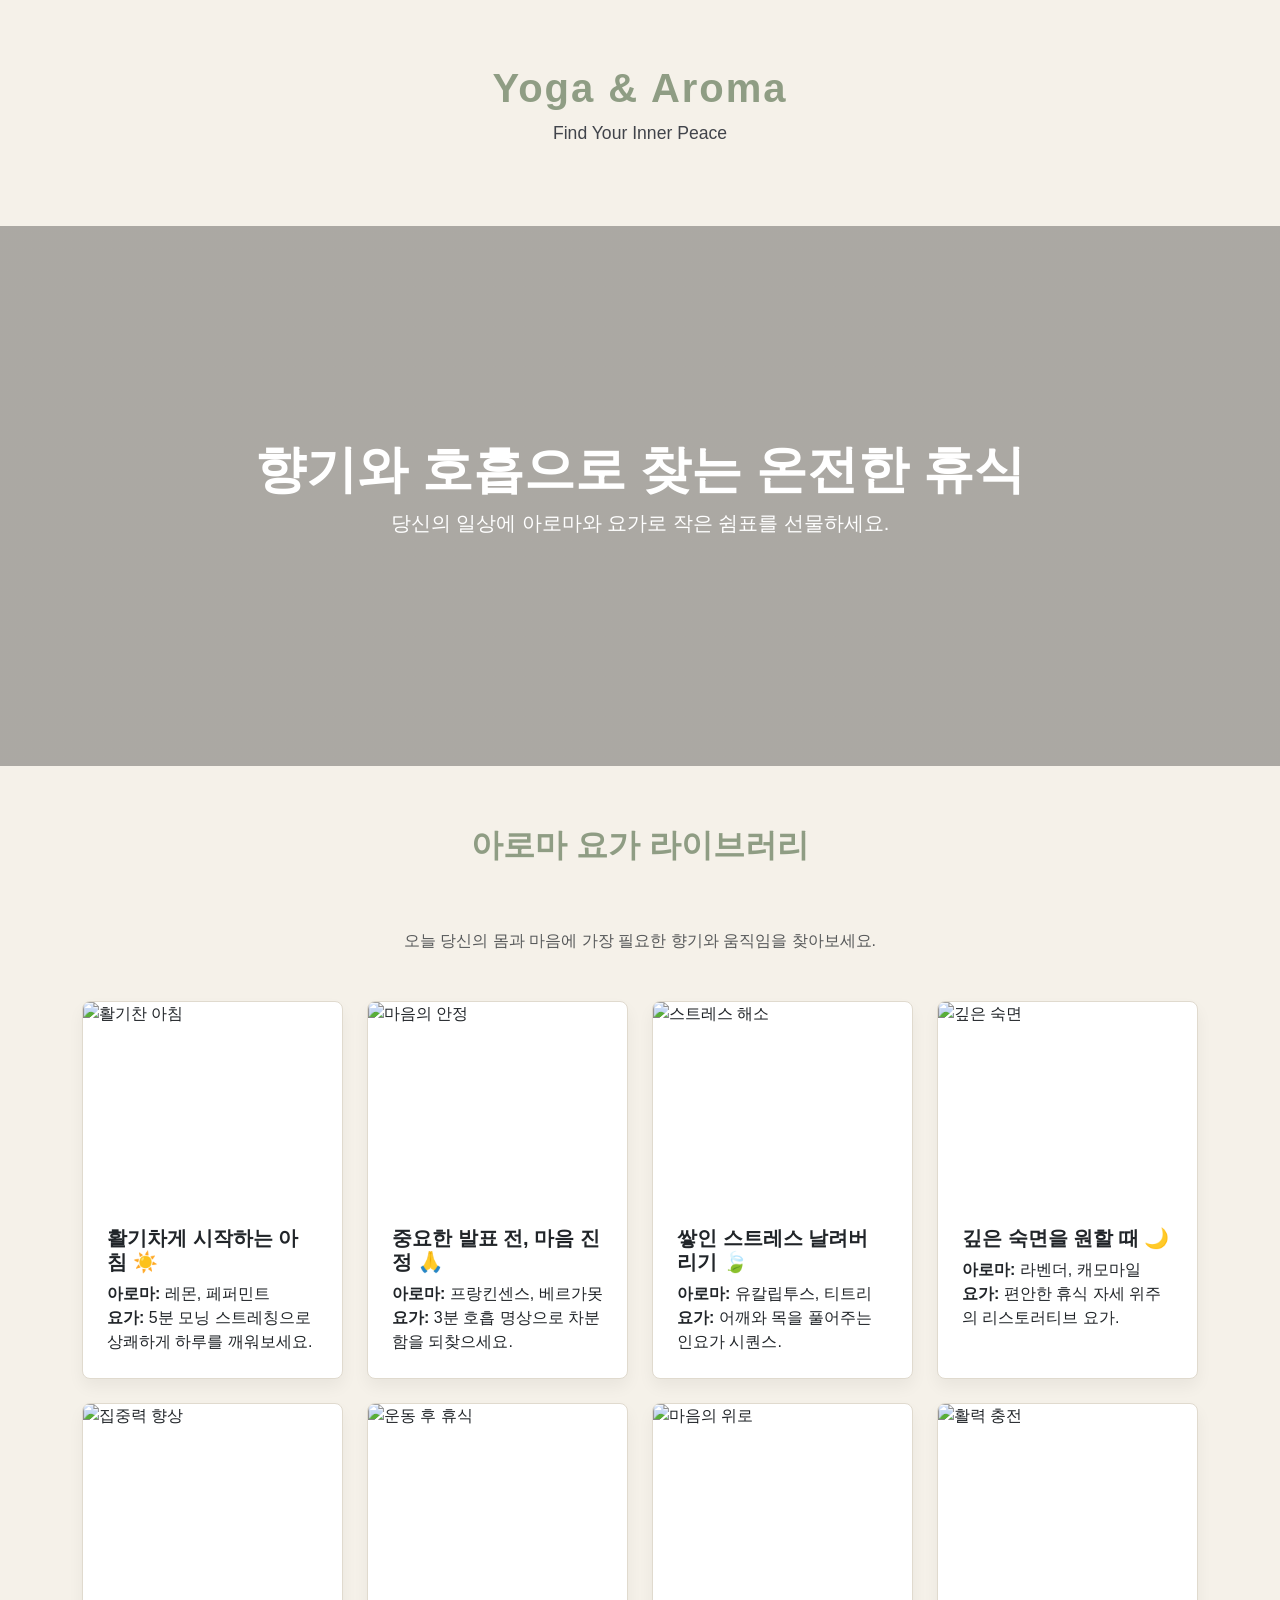
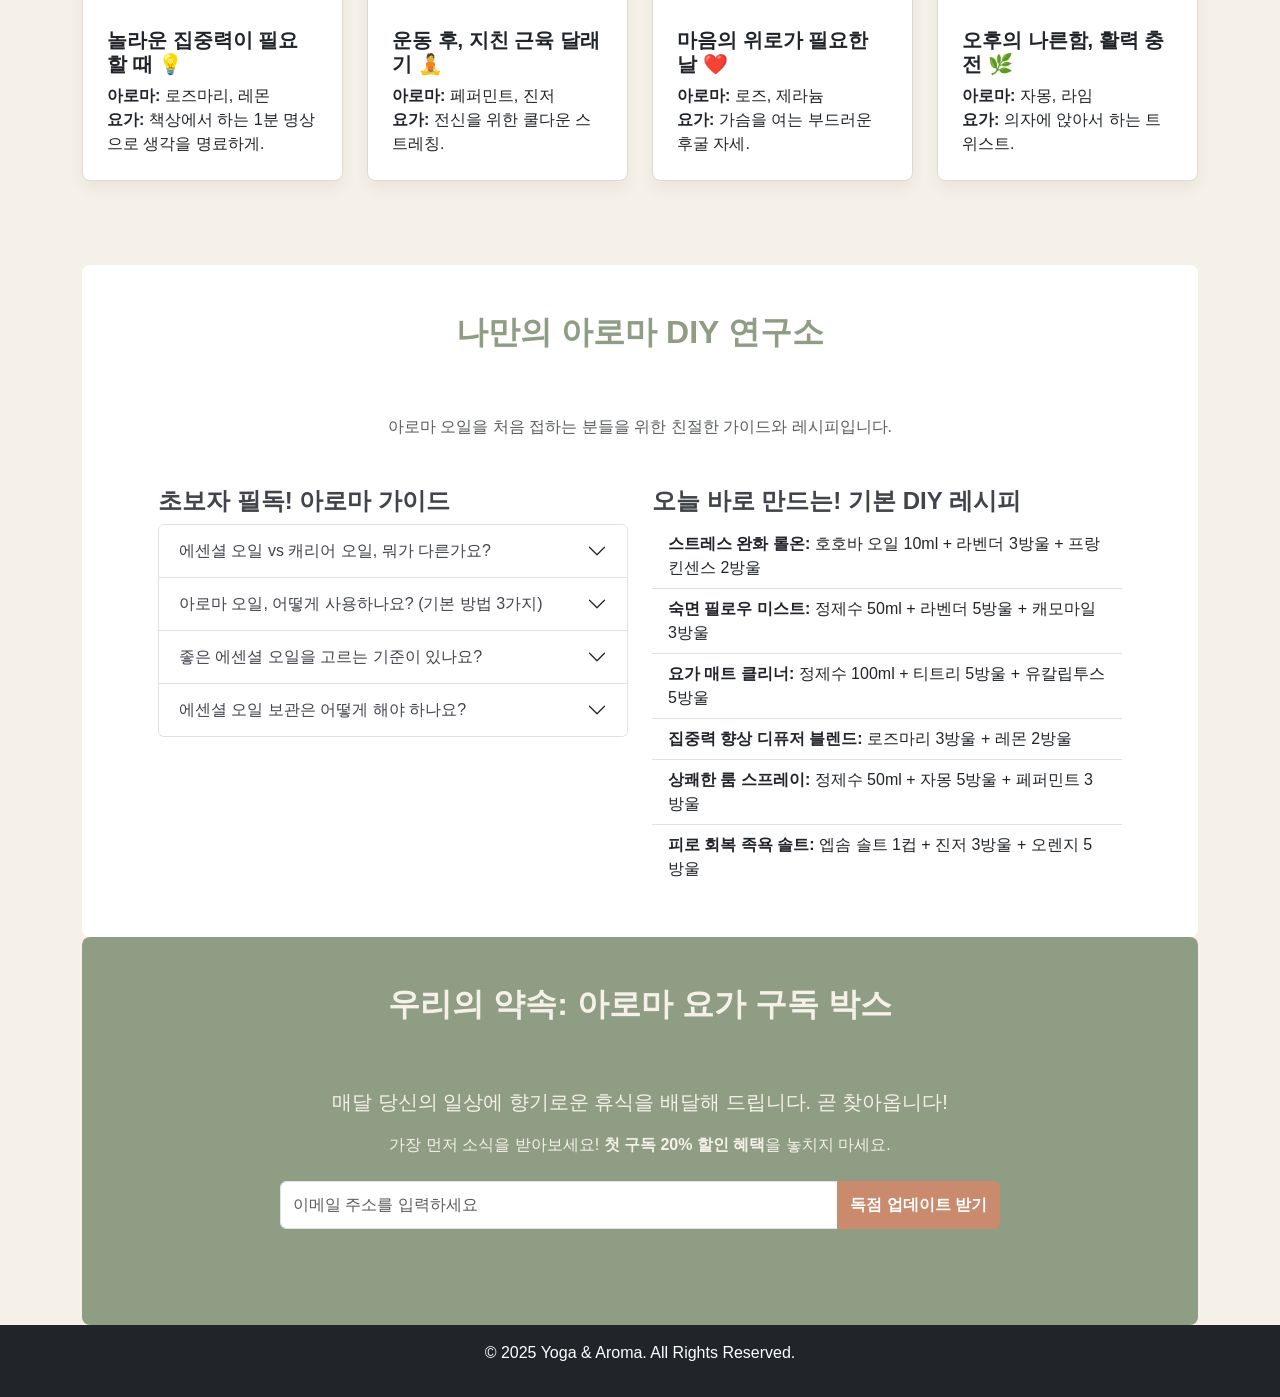
==== index.html @ 57e2f595 "Rename index1.html to index.html for correct deployment" ====
<!DOCTYPE html>
<html lang="ko">
<head>
    <meta charset="UTF-8">
    <meta name="viewport" content="width=device-width, initial-scale=1.0">
    <title>요가 & 아로마 | 당신의 일상을 위한 힐링</title>
    <link href="https://cdn.jsdelivr.net/npm/bootstrap@5.3.3/dist/css/bootstrap.min.css" rel="stylesheet">
    <link rel="stylesheet" href="css/style1.css">
</head>
<body>

    <header class="main-header">
        <div class="container">
            <!-- <img src="path/to/your/logo.png" alt="요가 & 아로마 로고" class="brand-logo"> -->
            <h1 class="brand-title">Yoga & Aroma</h1>
            <p class="brand-tagline">Find Your Inner Peace</p>
        </div>
    </header>

    <!-- Hero Section -->
    <header class="hero-section">
	<div class="text-center">  <h1>향기와 호흡으로 찾는 온전한 휴식</h1>
            <p class="lead">당신의 일상에 아로마와 요가로 작은 쉼표를 선물하세요.</p>
        </div>
    </header>

    <div class="container">
        <!-- 1. 아로마 요가 라이브러리 -->
        <section id="aroma-yoga-library">
            <h2 class="text-center section-title">아로마 요가 라이브러리</h2>
            <p class="text-center text-muted mb-5">오늘 당신의 몸과 마음에 가장 필요한 향기와 움직임을 찾아보세요.</p>

            <div class="row">
                <!-- Row 1 -->
                <div class="col-lg-3 col-md-6 mb-4">
                    <div class="card h-100">
                        <img src="https://images.unsplash.com/photo-1506126613408-4e61f36d50da?ixlib=rb-4.0.3&q=85&fm=jpg&crop=entropy&cs=srgb&w=600" class="card-img-top" alt="활기찬 아침">
                        <div class="card-body d-flex flex-column">
                            <h5 class="card-title">활기차게 시작하는 아침 ☀️</h5>
                            <p class="card-text"><strong>아로마:</strong> 레몬, 페퍼민트<br><strong>요가:</strong> 5분 모닝 스트레칭으로 상쾌하게 하루를 깨워보세요.</p>
                        </div>
                    </div>
                </div>
                <div class="col-lg-3 col-md-6 mb-4">
                    <div class="card h-100">
                        <img src="https://images.unsplash.com/photo-1599905838213-a5e1753055a4?ixlib=rb-4.0.3&q=85&fm=jpg&crop=entropy&cs=srgb&w=600" class="card-img-top" alt="마음의 안정">
                        <div class="card-body d-flex flex-column">
                            <h5 class="card-title">중요한 발표 전, 마음 진정 🙏</h5>
                            <p class="card-text"><strong>아로마:</strong> 프랑킨센스, 베르가못<br><strong>요가:</strong> 3분 호흡 명상으로 차분함을 되찾으세요.</p>
                        </div>
                    </div>
                </div>
                <div class="col-lg-3 col-md-6 mb-4">
                    <div class="card h-100">
                        <img src="https://images.unsplash.com/photo-1545389336-cf090694435e?ixlib=rb-4.0.3&q=85&fm=jpg&crop=entropy&cs=srgb&w=600" class="card-img-top" alt="스트레스 해소">
                        <div class="card-body d-flex flex-column">
                            <h5 class="card-title">쌓인 스트레스 날려버리기 🍃</h5>
                            <p class="card-text"><strong>아로마:</strong> 유칼립투스, 티트리<br><strong>요가:</strong> 어깨와 목을 풀어주는 인요가 시퀀스.</p>
                        </div>
                    </div>
                </div>
                <div class="col-lg-3 col-md-6 mb-4">
                    <div class="card h-100">
                        <img src="https://images.unsplash.com/photo-1444210971048-623bd5453474?ixlib=rb-4.0.3&q=85&fm=jpg&crop=entropy&cs=srgb&w=600" class="card-img-top" alt="깊은 숙면">
                        <div class="card-body d-flex flex-column">
                            <h5 class="card-title">깊은 숙면을 원할 때 🌙</h5>
                            <p class="card-text"><strong>아로마:</strong> 라벤더, 캐모마일<br><strong>요가:</strong> 편안한 휴식 자세 위주의 리스토러티브 요가.</p>
                        </div>
                    </div>
                </div>
                <!-- Row 2 -->
                <div class="col-lg-3 col-md-6 mb-4">
                    <div class="card h-100">
                        <img src="https://images.unsplash.com/photo-1517495331591-35672034e2a2?ixlib=rb-4.0.3&q=85&fm=jpg&crop=entropy&cs=srgb&w=600" class="card-img-top" alt="집중력 향상">
                        <div class="card-body d-flex flex-column">
                            <h5 class="card-title">놀라운 집중력이 필요할 때 💡</h5>
                            <p class="card-text"><strong>아로마:</strong> 로즈마리, 레몬<br><strong>요가:</strong> 책상에서 하는 1분 명상으로 생각을 명료하게.</p>
                        </div>
                    </div>
                </div>
                <div class="col-lg-3 col-md-6 mb-4">
                    <div class="card h-100">
                        <img src="https://images.unsplash.com/photo-1518611012118-696072aa579a?ixlib=rb-4.0.3&q=85&fm=jpg&crop=entropy&cs=srgb&w=600" class="card-img-top" alt="운동 후 휴식">
                        <div class="card-body d-flex flex-column">
                            <h5 class="card-title">운동 후, 지친 근육 달래기 🧘</h5>
                            <p class="card-text"><strong>아로마:</strong> 페퍼민트, 진저<br><strong>요가:</strong> 전신을 위한 쿨다운 스트레칭.</p>
                        </div>
                    </div>
                </div>
                <div class="col-lg-3 col-md-6 mb-4">
                    <div class="card h-100">
                        <img src="https://images.unsplash.com/photo-1548894468-c4f34e994142?ixlib=rb-4.0.3&q=85&fm=jpg&crop=entropy&cs=srgb&w=600" class="card-img-top" alt="마음의 위로">
                        <div class="card-body d-flex flex-column">
                            <h5 class="card-title">마음의 위로가 필요한 날 ❤️</h5>
                            <p class="card-text"><strong>아로마:</strong> 로즈, 제라늄<br><strong>요가:</strong> 가슴을 여는 부드러운 후굴 자세.</p>
                        </div>
                    </div>
                </div>
                <div class="col-lg-3 col-md-6 mb-4">
                    <div class="card h-100">
                        <img src="https://images.unsplash.com/photo-1499198345311-599b733515de?ixlib=rb-4.0.3&q=85&fm=jpg&crop=entropy&cs=srgb&w=600" class="card-img-top" alt="활력 충전">
                        <div class="card-body d-flex flex-column">
                            <h5 class="card-title">오후의 나른함, 활력 충전 🌿</h5>
                            <p class="card-text"><strong>아로마:</strong> 자몽, 라임<br><strong>요가:</strong> 의자에 앉아서 하는 트위스트.</p>
                        </div>
                    </div>
                </div>
            </div>
        </section>

        <!-- 2. 나만의 아로마 DIY 연구소 -->
        <section id="diy-lab" class="py-5">
            <div class="container">
                <h2 class="text-center section-title">나만의 아로마 DIY 연구소</h2>
                <p class="text-center text-muted mb-5">아로마 오일을 처음 접하는 분들을 위한 친절한 가이드와 레시피입니다.</p>
                
                <div class="row">
                    <div class="col-lg-6">
                        <h4>초보자 필독! 아로마 가이드</h4>
                        <div class="accordion" id="accordionBeginnerGuide">
                            <div class="accordion-item">
                                <h2 class="accordion-header">
                                    <button class="accordion-button collapsed" type="button" data-bs-toggle="collapse" data-bs-target="#collapseOne" aria-expanded="false" aria-controls="collapseOne">
                                        에센셜 오일 vs 캐리어 오일, 뭐가 다른가요?
                                    </button>
                                </h2>
                                <div id="collapseOne" class="accordion-collapse collapse" data-bs-parent="#accordionBeginnerGuide">
                                    <div class="accordion-body">
                                        <strong>에센셜 오일</strong>은 식물의 꽃, 잎, 줄기, 열매 등에서 추출한 고농축 향기 오일입니다. 강력한 효능을 지녔지만, 원액 그대로 피부에 사용하면 자극을 줄 수 있습니다. <br><br> <strong>캐리어 오일</strong>(호호바, 스위트 아몬드, 코코넛 오일 등)은 에센셜 오일을 희석하여 피부에 안전하게 흡수되도록 돕는 식물성 오일입니다. 그 자체로도 보습 효과가 뛰어납니다.
                                    </div>
                                </div>
                            </div>
                            <div class="accordion-item">
                                <h2 class="accordion-header">
                                    <button class="accordion-button collapsed" type="button" data-bs-toggle="collapse" data-bs-target="#collapseTwo" aria-expanded="false" aria-controls="collapseTwo">
                                        아로마 오일, 어떻게 사용하나요? (기본 방법 3가지)
                                    </button>
                                </h2>
                                <div id="collapseTwo" class="accordion-collapse collapse" data-bs-parent="#accordionBeginnerGuide">
                                    <div class="accordion-body">
                                        1. <strong>발향법:</strong> 디퓨저나 아로마 램프를 사용해 공간에 향을 퍼뜨리는 가장 일반적인 방법입니다.<br>2. <strong>흡입법:</strong> 손수건이나 티슈에 1-2방울 떨어뜨려 코로 직접 향을 들이마시거나, 뜨거운 물에 몇 방울 떨어뜨려 증기를 흡입합니다.<br>3. <strong>피부 적용법:</strong> 캐리어 오일에 1~2% 농도로 희석하여 마사지하거나, 로션이나 크림에 섞어 바릅니다.
                                    </div>
                                </div>
                            </div>
                            <div class="accordion-item">
                                <h2 class="accordion-header">
                                    <button class="accordion-button collapsed" type="button" data-bs-toggle="collapse" data-bs-target="#collapseThree" aria-expanded="false" aria-controls="collapseThree">
                                        좋은 에센셜 오일을 고르는 기준이 있나요?
                                    </button>
                                </h2>
                                <div id="collapseThree" class="accordion-collapse collapse" data-bs-parent="#accordionBeginnerGuide">
                                    <div class="accordion-body">
                                        라벨을 꼼꼼히 확인하세요! <strong>100% Pure Essential Oil</strong> 이라는 문구와 함께 식물의 학명(예: <i>Lavandula angustifolia</i>)이 정확히 표기되었는지 확인하는 것이 중요합니다. '향 오일(Fragrance Oil)'이나 '인공향(Artificial Scent)'이 아닌, 순수 에센셜 오일을 선택해야 아로마테라피 효과를 기대할 수 있습니다.
                                    </div>
                                </div>
                            </div>
                            <div class="accordion-item">
                                <h2 class="accordion-header">
                                    <button class="accordion-button collapsed" type="button" data-bs-toggle="collapse" data-bs-target="#collapseFour" aria-expanded="false" aria-controls="collapseFour">
                                        에센셜 오일 보관은 어떻게 해야 하나요?
                                    </button>
                                </h2>
                                <div id="collapseFour" class="accordion-collapse collapse" data-bs-parent="#accordionBeginnerGuide">
                                    <div class="accordion-body">
                                        에센셜 오일은 빛과 열, 공기에 민감합니다. 품질 유지를 위해 <strong>갈색 또는 파란색 유리병</strong>에 담아 직사광선이 닿지 않는 서늘하고 건조한 곳에 보관하는 것이 좋습니다. 플라스틱 용기는 오일이 플라스틱을 녹일 수 있으므로 피해야 합니다.
                                    </div>
                                </div>
                            </div>
                        </div>
                    </div>
                    <div class="col-lg-6 mt-4 mt-lg-0">
                        <h4>오늘 바로 만드는! 기본 DIY 레시피</h4>
                        <ul class="list-group list-group-flush">
                            <li class="list-group-item"><strong>스트레스 완화 롤온:</strong> 호호바 오일 10ml + 라벤더 3방울 + 프랑킨센스 2방울</li>
                            <li class="list-group-item"><strong>숙면 필로우 미스트:</strong> 정제수 50ml + 라벤더 5방울 + 캐모마일 3방울</li>
                            <li class="list-group-item"><strong>요가 매트 클리너:</strong> 정제수 100ml + 티트리 5방울 + 유칼립투스 5방울</li>
                            <li class="list-group-item"><strong>집중력 향상 디퓨저 블렌드:</strong> 로즈마리 3방울 + 레몬 2방울</li>
                            <li class="list-group-item"><strong>상쾌한 룸 스프레이:</strong> 정제수 50ml + 자몽 5방울 + 페퍼민트 3방울</li>
                            <li class="list-group-item"><strong>피로 회복 족욕 솔트:</strong> 엡솜 솔트 1컵 + 진저 3방울 + 오렌지 5방울</li>
                        </ul>
                    </div>
                </div>
            </div>
        </section>

        <!-- 3. 구독 박스 예고 -->
        <section id="subscribe" class="py-5">
            <div class="container">
                <div class="row justify-content-center">
                    <div class="col-lg-8 text-center">
                        <h2 class="section-title">우리의 약속: 아로마 요가 구독 박스</h2>
                        <p class="lead">매달 당신의 일상에 향기로운 휴식을 배달해 드립니다. 곧 찾아옵니다!</p>
                        <p>가장 먼저 소식을 받아보세요! <strong>첫 구독 20% 할인 혜택</strong>을 놓치지 마세요.</p>
                        <form class="input-group mt-4" id="subscribe-form">
                            <input type="email" id="email-input" class="form-control" placeholder="이메일 주소를 입력하세요" required>
                            <button class="btn btn-primary" type="submit">독점 업데이트 받기</button>
                        </form>
                        <p id="subscribe-message" class="mt-2">&nbsp;</p>
                    </div>
                </div>
            </div>
        </section>
    </div>

    <!-- Footer -->
    <footer class="bg-dark text-white text-center py-3">
        <p>&copy; 2025 Yoga & Aroma. All Rights Reserved.</p>
    </footer>

    <script src="https://cdn.jsdelivr.net/npm/bootstrap@5.3.3/dist/js/bootstrap.bundle.min.js"></script>
    <script src="js/script.js"></script>
</body>
</html>
---- css/style1.css ----
/* Earthy Grounding Theme - Refined */

/* General Body Styles */
body {
    padding-top: 0; /* Removed padding for navbar */
    font-family: 'Noto Sans KR', sans-serif;
    color: #41444B; /* Charcoal Gray */
    background-color: #F5F1E9; /* Warm Linen/Oatmeal */
    -webkit-font-smoothing: antialiased;
    -moz-osx-font-smoothing: grayscale;
}

/* Header Section */
.main-header {
    text-align: center;
    padding: 4rem 0;
    background-color: #F5F1E9; /* Warm Linen/Oatmeal */
}

.main-header .brand-logo {
    max-width: 150px; /* Adjust as needed */
    margin-bottom: 1rem;
}

.main-header .brand-title {
    font-size: 2.5rem;
    font-weight: 700;
    color: #8F9D84; /* Sage Green */
    letter-spacing: 2px;
}

.main-header .brand-tagline {
    font-size: 1.1rem;
    color: #41444B; /* Charcoal Gray */
    margin-top: 0.5rem;
}

/* Hero Section */
.hero-section {
    background: linear-gradient(rgba(0, 0, 0, 0.3), rgba(0, 0, 0, 0.3)), url('https://images.unsplash.com/photo-1544367567-0f2fcb009e0b?ixlib=rb-4.0.3&q=85&fm=jpg&crop=entropy&cs=srgb&w=3600') no-repeat center center;
    background-size: cover;
    height: 60vh;
    color: #fff;
    display: flex;
    align-items: center;
    justify-content: center;
}

.hero-section h1 {
    font-size: 3.2rem;
    font-weight: 700;
}

/* Section Styles & Titles */
section {
    padding: 60px 0;
}

h2.section-title {
    color: #8F9D84; /* Sage Green */
    font-weight: 700;
    margin-bottom: 4rem;
}

h3, h4, h5 {
    color: #41444B; /* Charcoal Gray */
    font-weight: 600;
}

/* Card Styles */
.card {
    border: 1px solid #e0dace;
    background-color: #fff;
    box-shadow: 0 8px 16px rgba(0,0,0,0.05);
    transition: transform 0.3s ease, box-shadow 0.3s ease;
    border-radius: 8px;
    overflow: hidden;
}

.card:hover {
    transform: translateY(-5px);
    box-shadow: 0 12px 20px rgba(0,0,0,0.08);
}

.card-img-top {
    height: 200px;
    object-fit: cover;
}

.card-body {
    padding: 1.5rem;
}

/* DIY Section */
#diy-lab {
    background-color: #fff;
    border-radius: 8px;
    padding: 4rem;
}

.accordion-button {
    color: #41444B;
}

.accordion-button:not(.collapsed) {
    color: #fff;
    background-color: #C98A6D; /* Terracotta */
}

.accordion-button:focus {
    box-shadow: 0 0 0 0.25rem rgba(201, 138, 109, 0.25);
}

/* Subscribe Section */
#subscribe {
    background-color: #8F9D84; /* Sage Green */
    border-radius: 8px;
    color: #F5F1E9;
}

#subscribe h2 {
    color: #F5F1E9;
}

#subscribe .form-control {
    height: 48px;
}

#subscribe .btn-primary {
    background-color: #C98A6D; /* Terracotta */
    border-color: #C98A6D;
    color: white;
    font-weight: 600;
}

#subscribe .btn-primary:hover {
    background-color: #b57960; /* Darker Terracotta */
    border-color: #b57960;
}

#subscribe-message {
    min-height: 24px;
    font-weight: 500;
}

/* Footer */
footer {
    background-color: #41444B !important; /* Charcoal Gray */
    color: #F5F1E9;
}
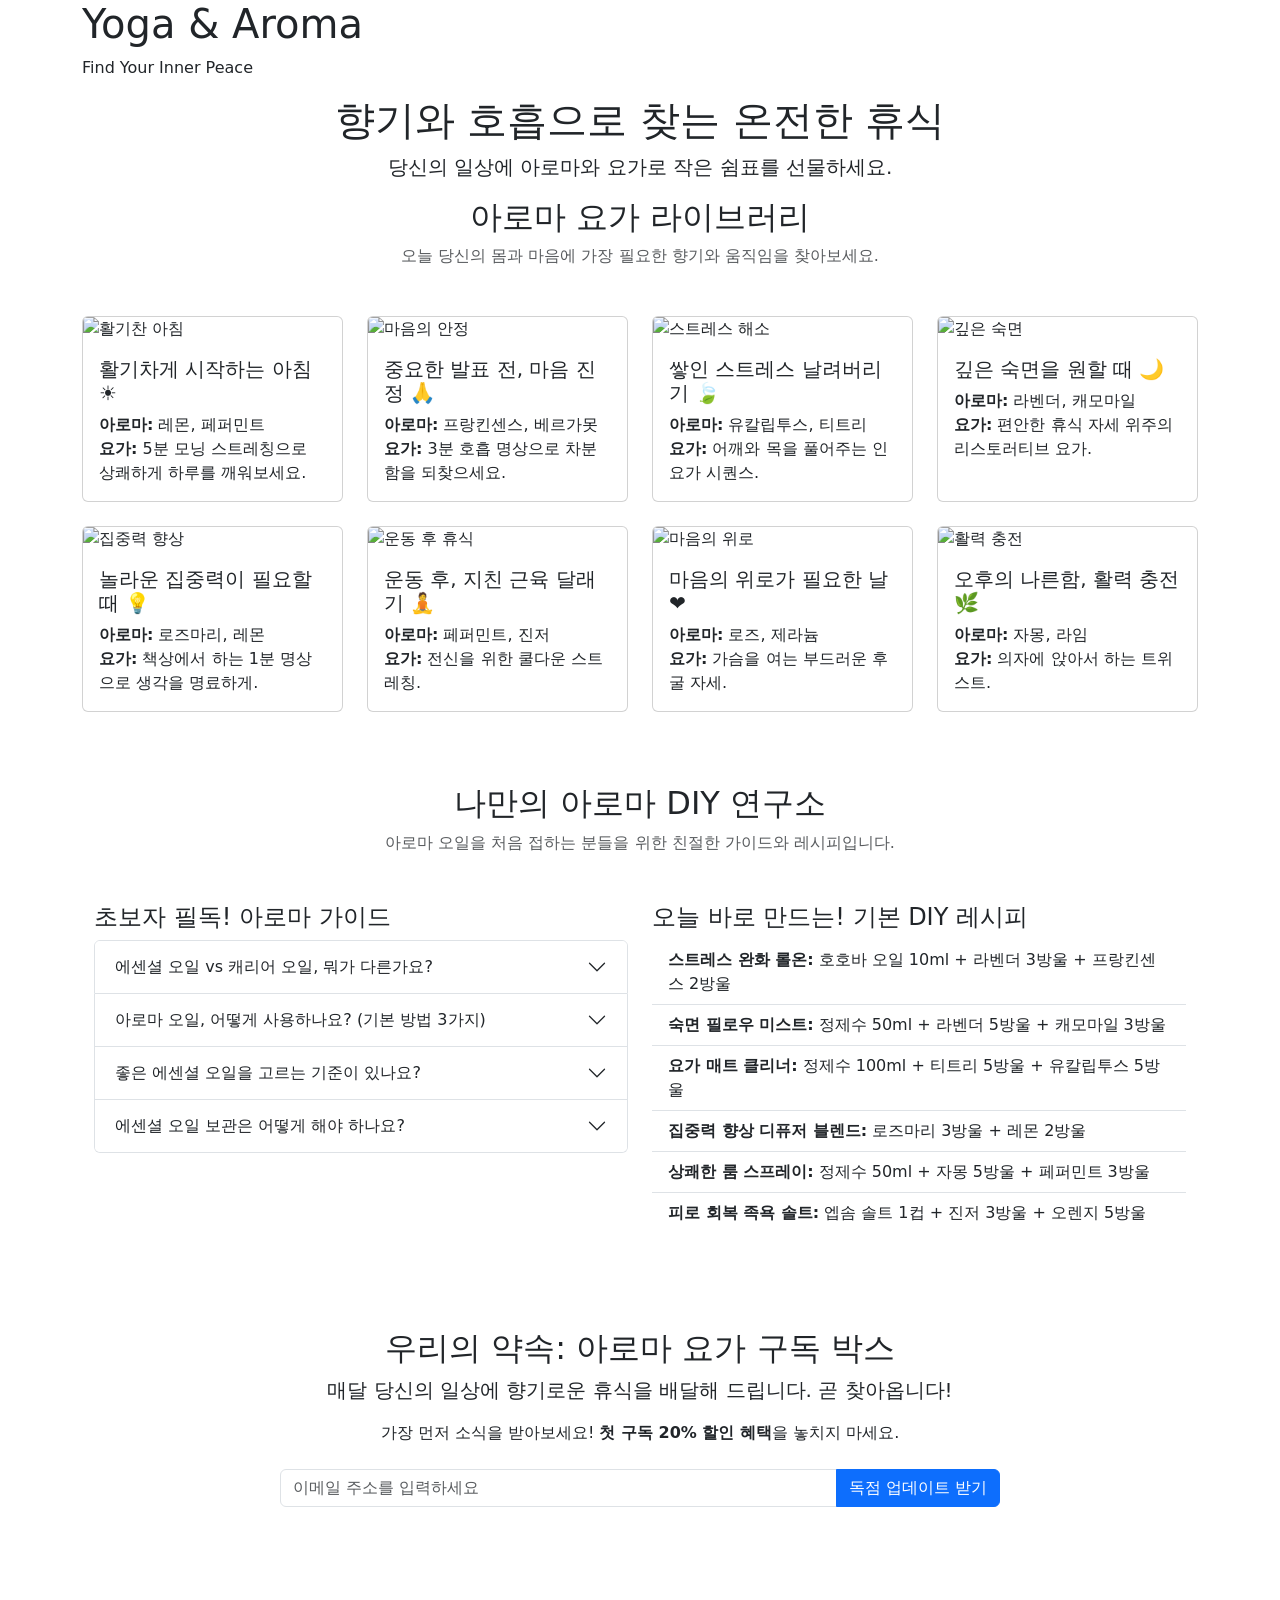
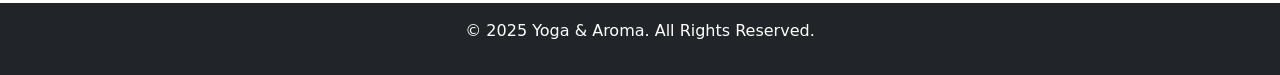
==== commit 667f1a82: "Rename style1.css to style.css and update index.html link" ====
--- a/index.html
+++ b/index.html
@@ -5,7 +5,7 @@
     <meta name="viewport" content="width=device-width, initial-scale=1.0">
     <title>요가 & 아로마 | 당신의 일상을 위한 힐링</title>
     <link href="https://cdn.jsdelivr.net/npm/bootstrap@5.3.3/dist/css/bootstrap.min.css" rel="stylesheet">
-    <link rel="stylesheet" href="css/style1.css">
+    <link rel="stylesheet" href="css/style.css">
 </head>
 <body>
 
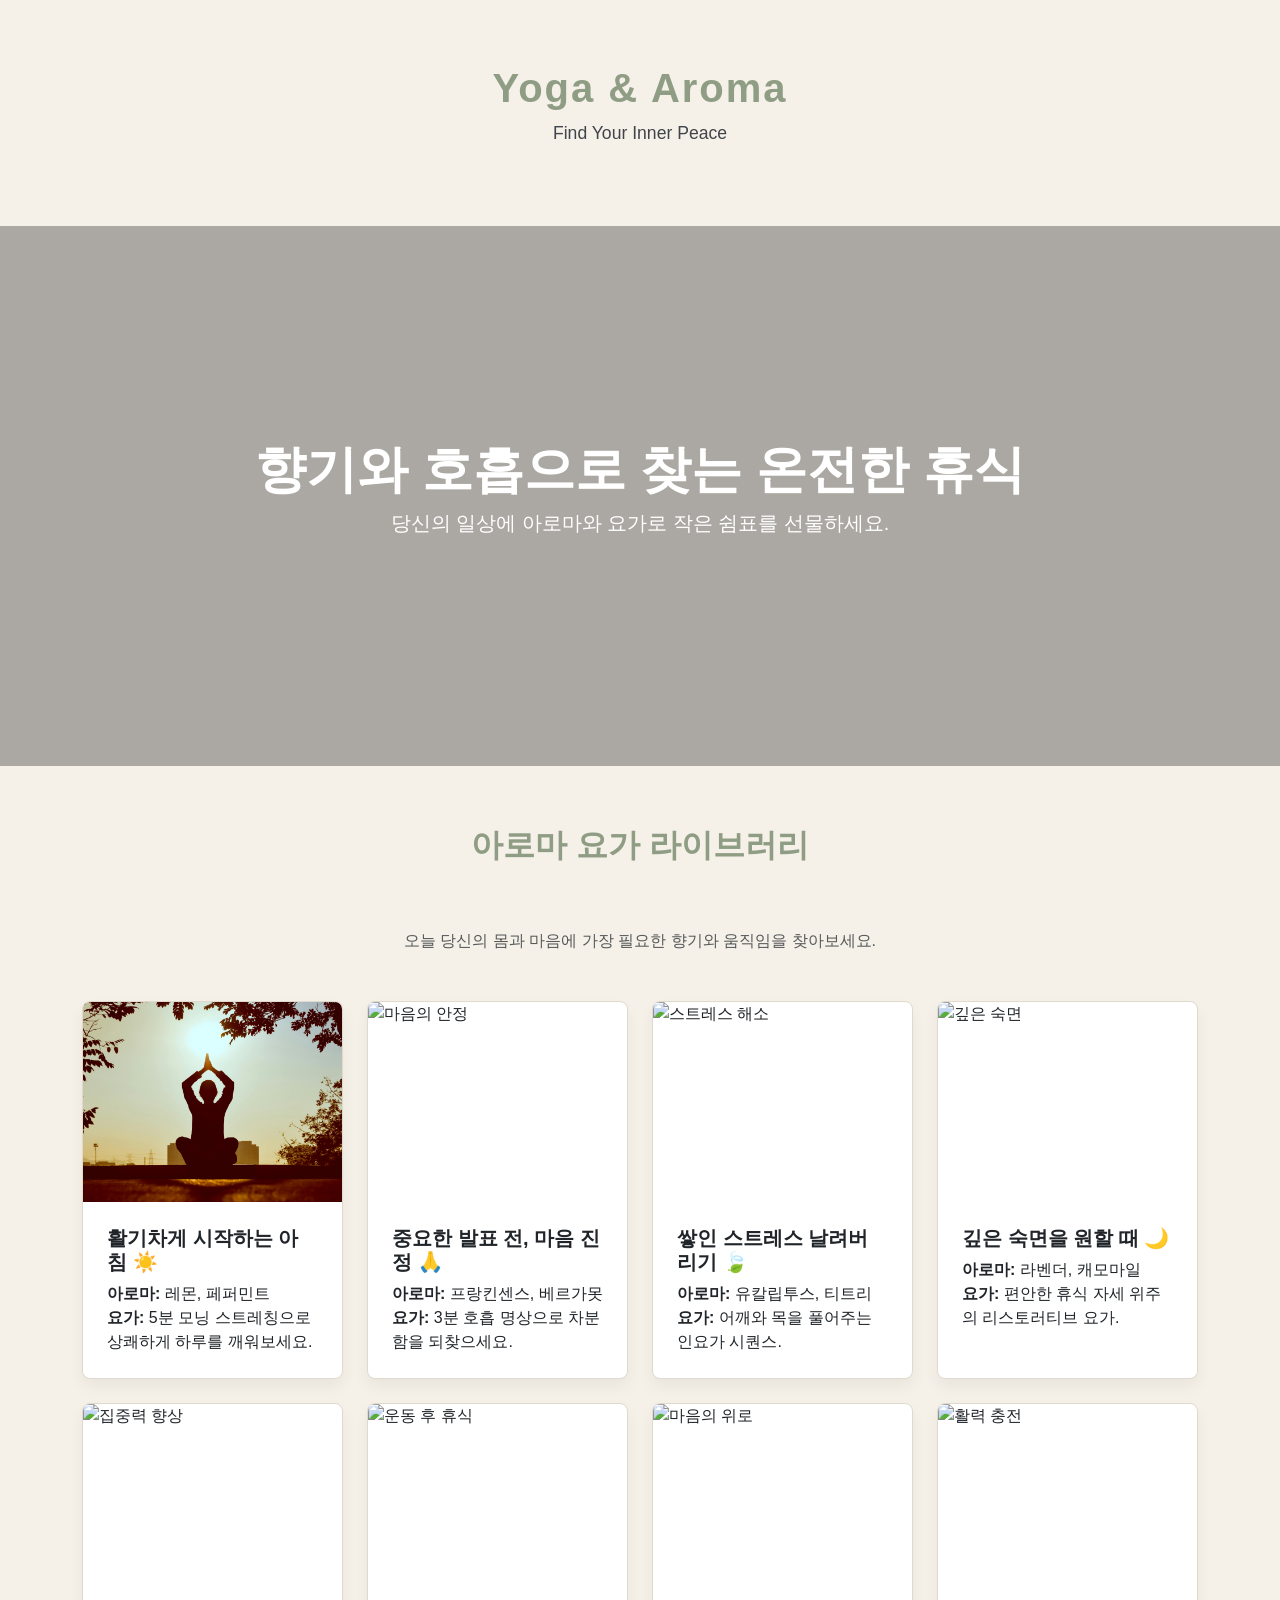
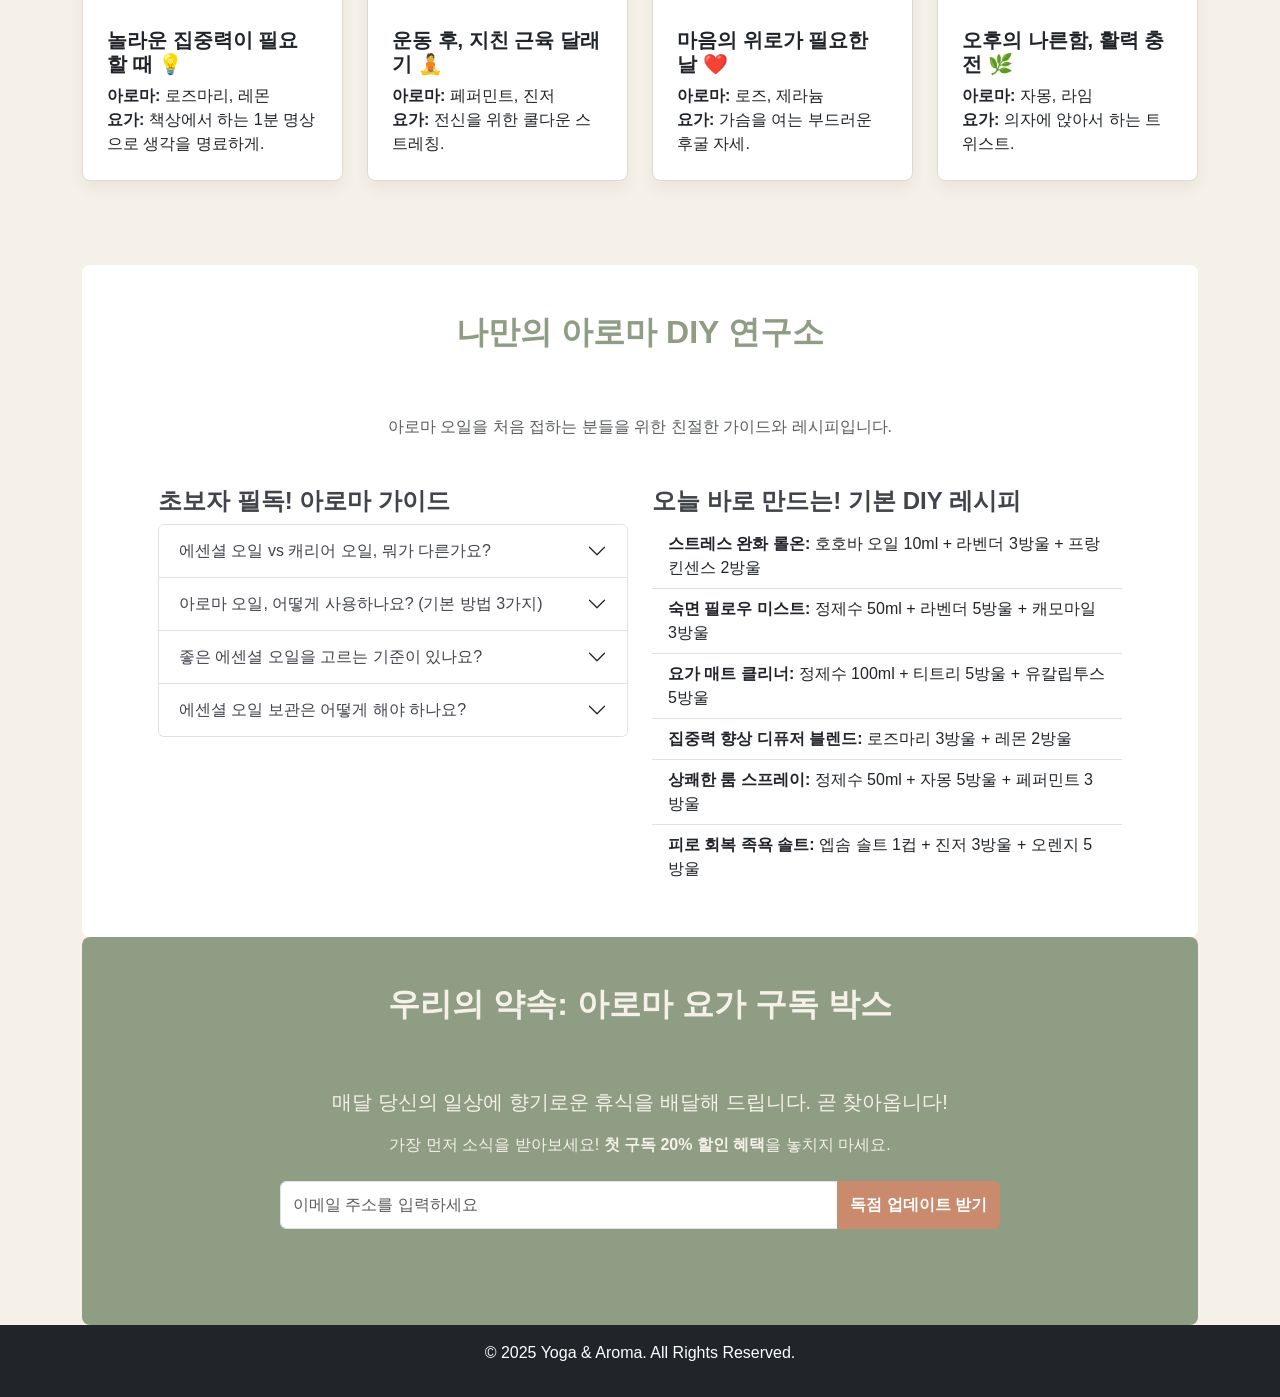
==== commit 0db50cfa: "Change pic" ====
--- a/index.html
+++ b/index.html
@@ -34,7 +34,7 @@
                 <!-- Row 1 -->
                 <div class="col-lg-3 col-md-6 mb-4">
                     <div class="card h-100">
-                        <img src="https://images.unsplash.com/photo-1506126613408-4e61f36d50da?ixlib=rb-4.0.3&q=85&fm=jpg&crop=entropy&cs=srgb&w=600" class="card-img-top" alt="활기찬 아침">
+                        <img src="images/pexels-prasanthinturi-1051838.jpg" class="card-img-top" alt="활기찬 아침">
                         <div class="card-body d-flex flex-column">
                             <h5 class="card-title">활기차게 시작하는 아침 ☀️</h5>
                             <p class="card-text"><strong>아로마:</strong> 레몬, 페퍼민트<br><strong>요가:</strong> 5분 모닝 스트레칭으로 상쾌하게 하루를 깨워보세요.</p>
--- a/css/style.css
+++ b/css/style.css
@@ -0,0 +1,150 @@
+/* Earthy Grounding Theme - Refined */
+
+/* General Body Styles */
+body {
+    padding-top: 0; /* Removed padding for navbar */
+    font-family: 'Noto Sans KR', sans-serif;
+    color: #41444B; /* Charcoal Gray */
+    background-color: #F5F1E9; /* Warm Linen/Oatmeal */
+    -webkit-font-smoothing: antialiased;
+    -moz-osx-font-smoothing: grayscale;
+}
+
+/* Header Section */
+.main-header {
+    text-align: center;
+    padding: 4rem 0;
+    background-color: #F5F1E9; /* Warm Linen/Oatmeal */
+}
+
+.main-header .brand-logo {
+    max-width: 150px; /* Adjust as needed */
+    margin-bottom: 1rem;
+}
+
+.main-header .brand-title {
+    font-size: 2.5rem;
+    font-weight: 700;
+    color: #8F9D84; /* Sage Green */
+    letter-spacing: 2px;
+}
+
+.main-header .brand-tagline {
+    font-size: 1.1rem;
+    color: #41444B; /* Charcoal Gray */
+    margin-top: 0.5rem;
+}
+
+/* Hero Section */
+.hero-section {
+    background: linear-gradient(rgba(0, 0, 0, 0.3), rgba(0, 0, 0, 0.3)), url('https://images.unsplash.com/photo-1544367567-0f2fcb009e0b?ixlib=rb-4.0.3&q=85&fm=jpg&crop=entropy&cs=srgb&w=3600') no-repeat center center;
+    background-size: cover;
+    height: 60vh;
+    color: #fff;
+    display: flex;
+    align-items: center;
+    justify-content: center;
+}
+
+.hero-section h1 {
+    font-size: 3.2rem;
+    font-weight: 700;
+}
+
+/* Section Styles & Titles */
+section {
+    padding: 60px 0;
+}
+
+h2.section-title {
+    color: #8F9D84; /* Sage Green */
+    font-weight: 700;
+    margin-bottom: 4rem;
+}
+
+h3, h4, h5 {
+    color: #41444B; /* Charcoal Gray */
+    font-weight: 600;
+}
+
+/* Card Styles */
+.card {
+    border: 1px solid #e0dace;
+    background-color: #fff;
+    box-shadow: 0 8px 16px rgba(0,0,0,0.05);
+    transition: transform 0.3s ease, box-shadow 0.3s ease;
+    border-radius: 8px;
+    overflow: hidden;
+}
+
+.card:hover {
+    transform: translateY(-5px);
+    box-shadow: 0 12px 20px rgba(0,0,0,0.08);
+}
+
+.card-img-top {
+    height: 200px;
+    object-fit: cover;
+}
+
+.card-body {
+    padding: 1.5rem;
+}
+
+/* DIY Section */
+#diy-lab {
+    background-color: #fff;
+    border-radius: 8px;
+    padding: 4rem;
+}
+
+.accordion-button {
+    color: #41444B;
+}
+
+.accordion-button:not(.collapsed) {
+    color: #fff;
+    background-color: #C98A6D; /* Terracotta */
+}
+
+.accordion-button:focus {
+    box-shadow: 0 0 0 0.25rem rgba(201, 138, 109, 0.25);
+}
+
+/* Subscribe Section */
+#subscribe {
+    background-color: #8F9D84; /* Sage Green */
+    border-radius: 8px;
+    color: #F5F1E9;
+}
+
+#subscribe h2 {
+    color: #F5F1E9;
+}
+
+#subscribe .form-control {
+    height: 48px;
+}
+
+#subscribe .btn-primary {
+    background-color: #C98A6D; /* Terracotta */
+    border-color: #C98A6D;
+    color: white;
+    font-weight: 600;
+}
+
+#subscribe .btn-primary:hover {
+    background-color: #b57960; /* Darker Terracotta */
+    border-color: #b57960;
+}
+
+#subscribe-message {
+    min-height: 24px;
+    font-weight: 500;
+}
+
+/* Footer */
+footer {
+    background-color: #41444B !important; /* Charcoal Gray */
+    color: #F5F1E9;
+}
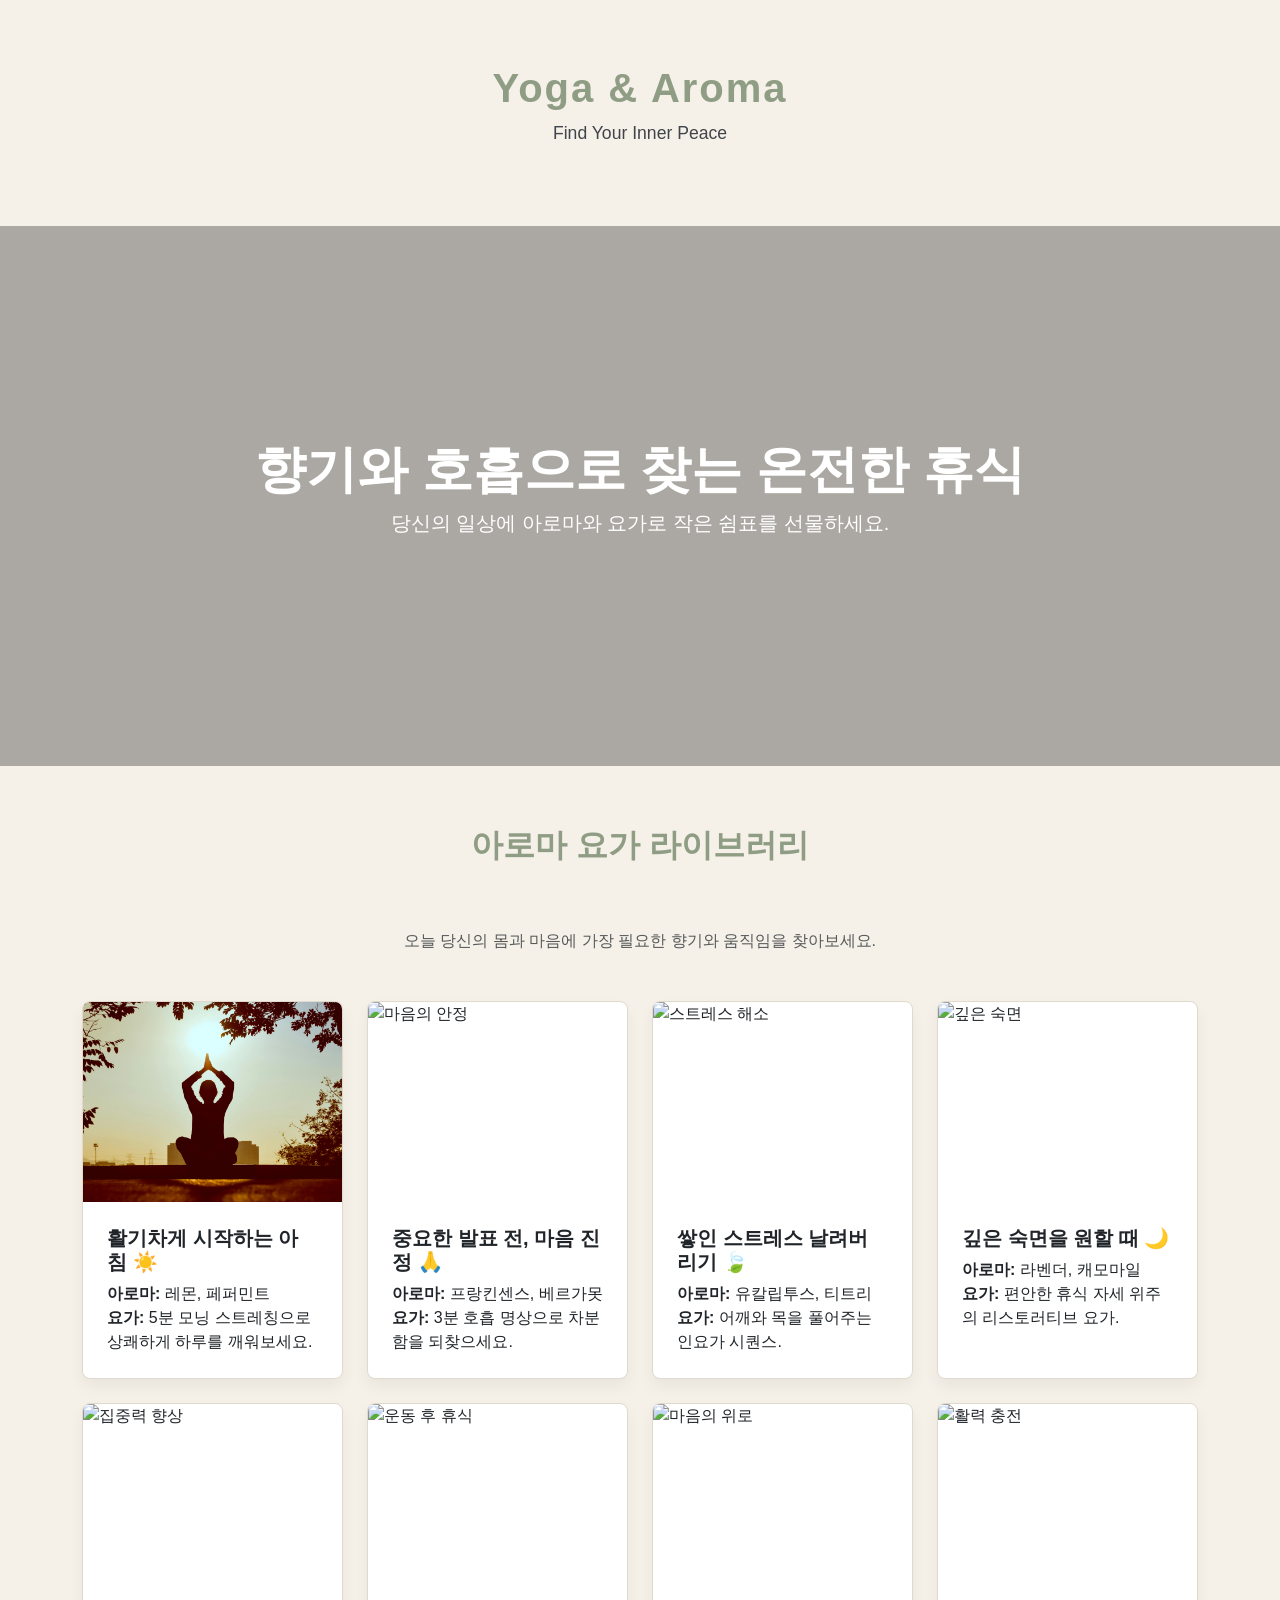
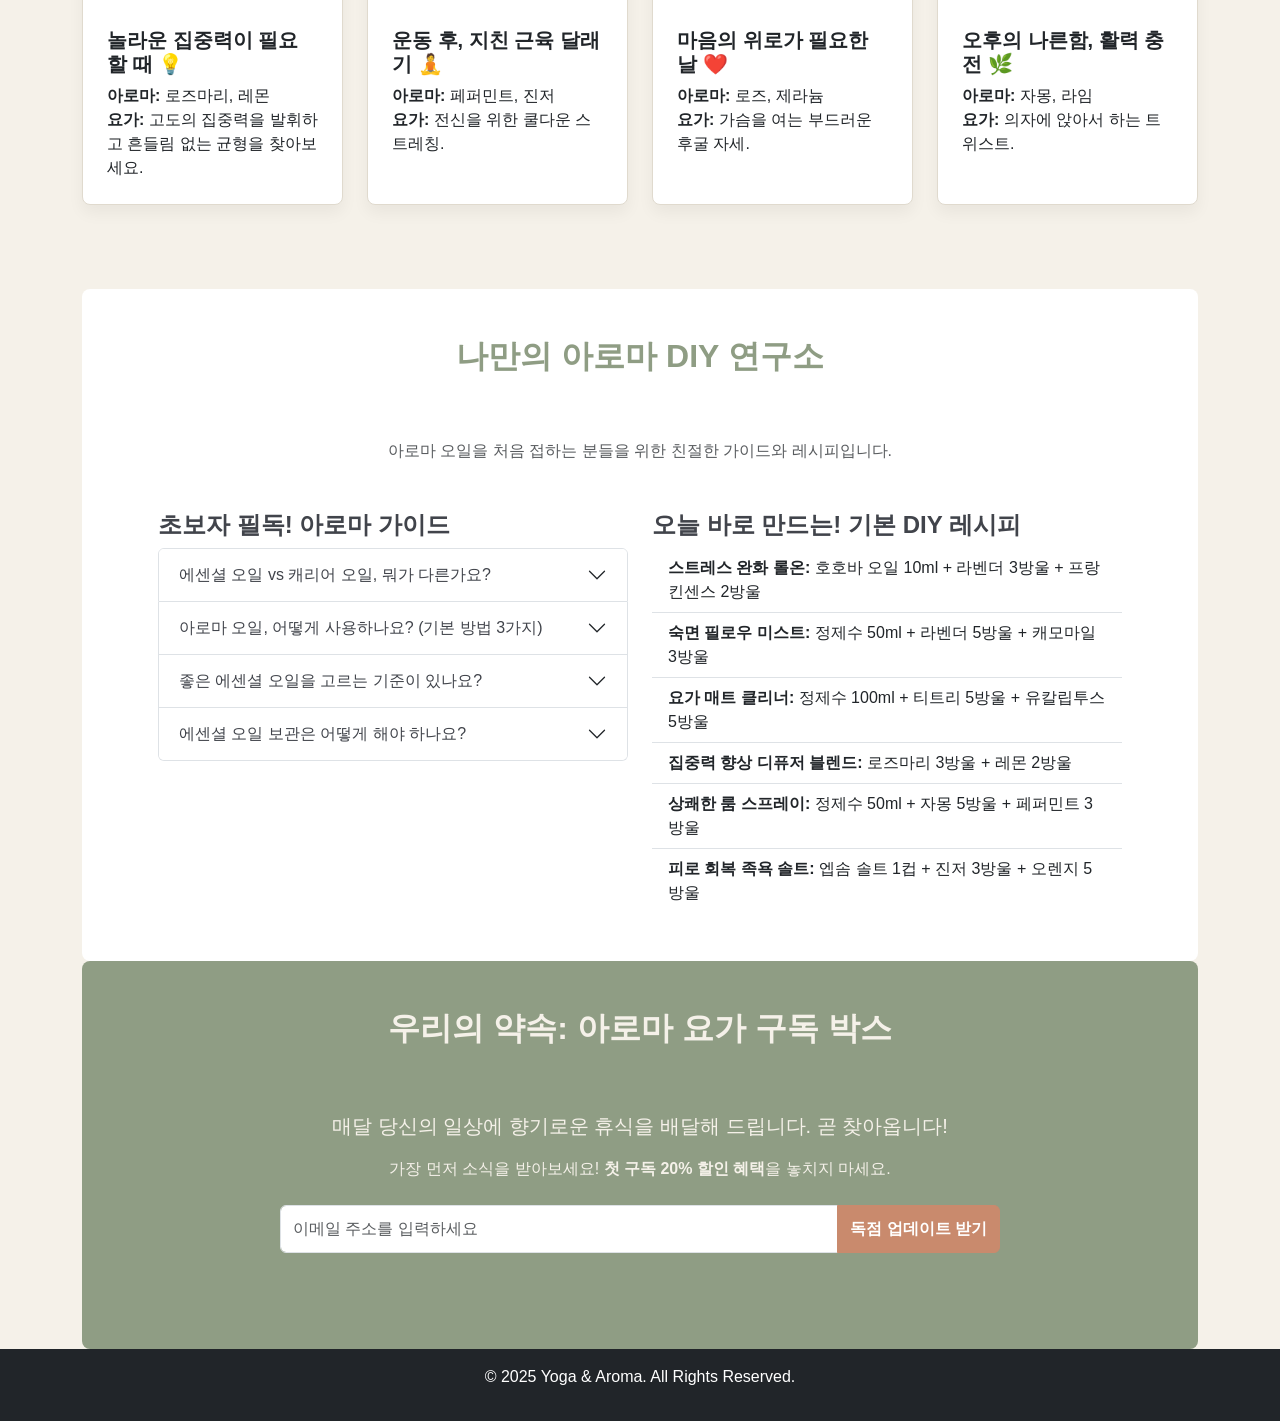
==== commit f9e5fe87: "change pics" ====
--- a/index.html
+++ b/index.html
@@ -43,7 +43,7 @@
                 </div>
                 <div class="col-lg-3 col-md-6 mb-4">
                     <div class="card h-100">
-                        <img src="https://images.unsplash.com/photo-1599905838213-a5e1753055a4?ixlib=rb-4.0.3&q=85&fm=jpg&crop=entropy&cs=srgb&w=600" class="card-img-top" alt="마음의 안정">
+                        <img src="pexels-cottonbro-4327033.jpg" class="card-img-top" alt="마음의 안정">
                         <div class="card-body d-flex flex-column">
                             <h5 class="card-title">중요한 발표 전, 마음 진정 🙏</h5>
                             <p class="card-text"><strong>아로마:</strong> 프랑킨센스, 베르가못<br><strong>요가:</strong> 3분 호흡 명상으로 차분함을 되찾으세요.</p>
@@ -61,7 +61,7 @@
                 </div>
                 <div class="col-lg-3 col-md-6 mb-4">
                     <div class="card h-100">
-                        <img src="https://images.unsplash.com/photo-1444210971048-623bd5453474?ixlib=rb-4.0.3&q=85&fm=jpg&crop=entropy&cs=srgb&w=600" class="card-img-top" alt="깊은 숙면">
+                        <img src="pexels-cottonbro-4325446.jpg" class="card-img-top" alt="깊은 숙면">
                         <div class="card-body d-flex flex-column">
                             <h5 class="card-title">깊은 숙면을 원할 때 🌙</h5>
                             <p class="card-text"><strong>아로마:</strong> 라벤더, 캐모마일<br><strong>요가:</strong> 편안한 휴식 자세 위주의 리스토러티브 요가.</p>
@@ -71,10 +71,10 @@
                 <!-- Row 2 -->
                 <div class="col-lg-3 col-md-6 mb-4">
                     <div class="card h-100">
-                        <img src="https://images.unsplash.com/photo-1517495331591-35672034e2a2?ixlib=rb-4.0.3&q=85&fm=jpg&crop=entropy&cs=srgb&w=600" class="card-img-top" alt="집중력 향상">
+                        <img src="pexels-zsolt-joo-483255-1191804.jpg" class="card-img-top" alt="집중력 향상">
                         <div class="card-body d-flex flex-column">
                             <h5 class="card-title">놀라운 집중력이 필요할 때 💡</h5>
-                            <p class="card-text"><strong>아로마:</strong> 로즈마리, 레몬<br><strong>요가:</strong> 책상에서 하는 1분 명상으로 생각을 명료하게.</p>
+                            <p class="card-text"><strong>아로마:</strong> 로즈마리, 레몬<br><strong>요가:</strong> 고도의 집중력을 발휘하고 흔들림 없는 균형을 찾아보세요.</p>
                         </div>
                     </div>
                 </div>
@@ -89,7 +89,7 @@
                 </div>
                 <div class="col-lg-3 col-md-6 mb-4">
                     <div class="card h-100">
-                        <img src="https://images.unsplash.com/photo-1548894468-c4f34e994142?ixlib=rb-4.0.3&q=85&fm=jpg&crop=entropy&cs=srgb&w=600" class="card-img-top" alt="마음의 위로">
+                        <img src="pexels-elly-fairytale-3822585.jpg" class="card-img-top" alt="마음의 위로">
                         <div class="card-body d-flex flex-column">
                             <h5 class="card-title">마음의 위로가 필요한 날 ❤️</h5>
                             <p class="card-text"><strong>아로마:</strong> 로즈, 제라늄<br><strong>요가:</strong> 가슴을 여는 부드러운 후굴 자세.</p>
@@ -98,7 +98,7 @@
                 </div>
                 <div class="col-lg-3 col-md-6 mb-4">
                     <div class="card h-100">
-                        <img src="https://images.unsplash.com/photo-1499198345311-599b733515de?ixlib=rb-4.0.3&q=85&fm=jpg&crop=entropy&cs=srgb&w=600" class="card-img-top" alt="활력 충전">
+                        <img src="pexels-ketut-subiyanto-4473612.jpg" class="card-img-top" alt="활력 충전">
                         <div class="card-body d-flex flex-column">
                             <h5 class="card-title">오후의 나른함, 활력 충전 🌿</h5>
                             <p class="card-text"><strong>아로마:</strong> 자몽, 라임<br><strong>요가:</strong> 의자에 앉아서 하는 트위스트.</p>
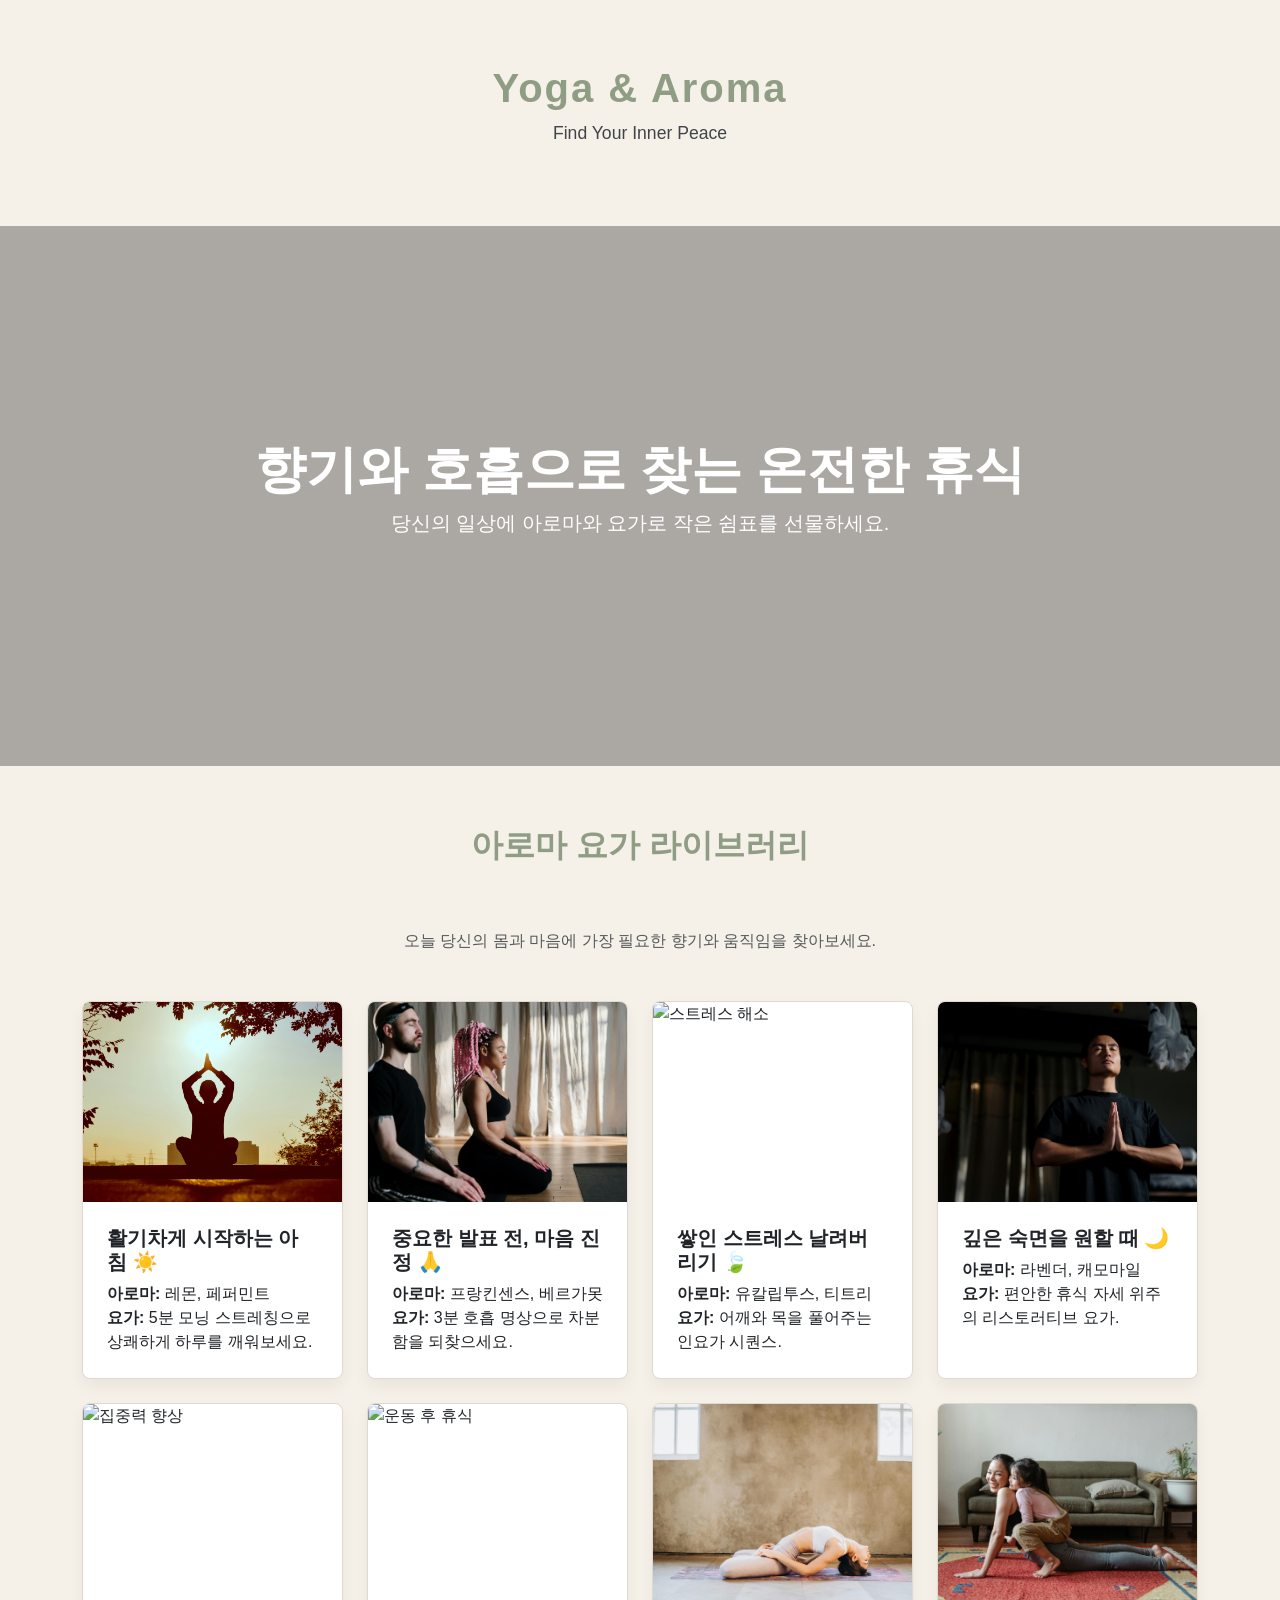
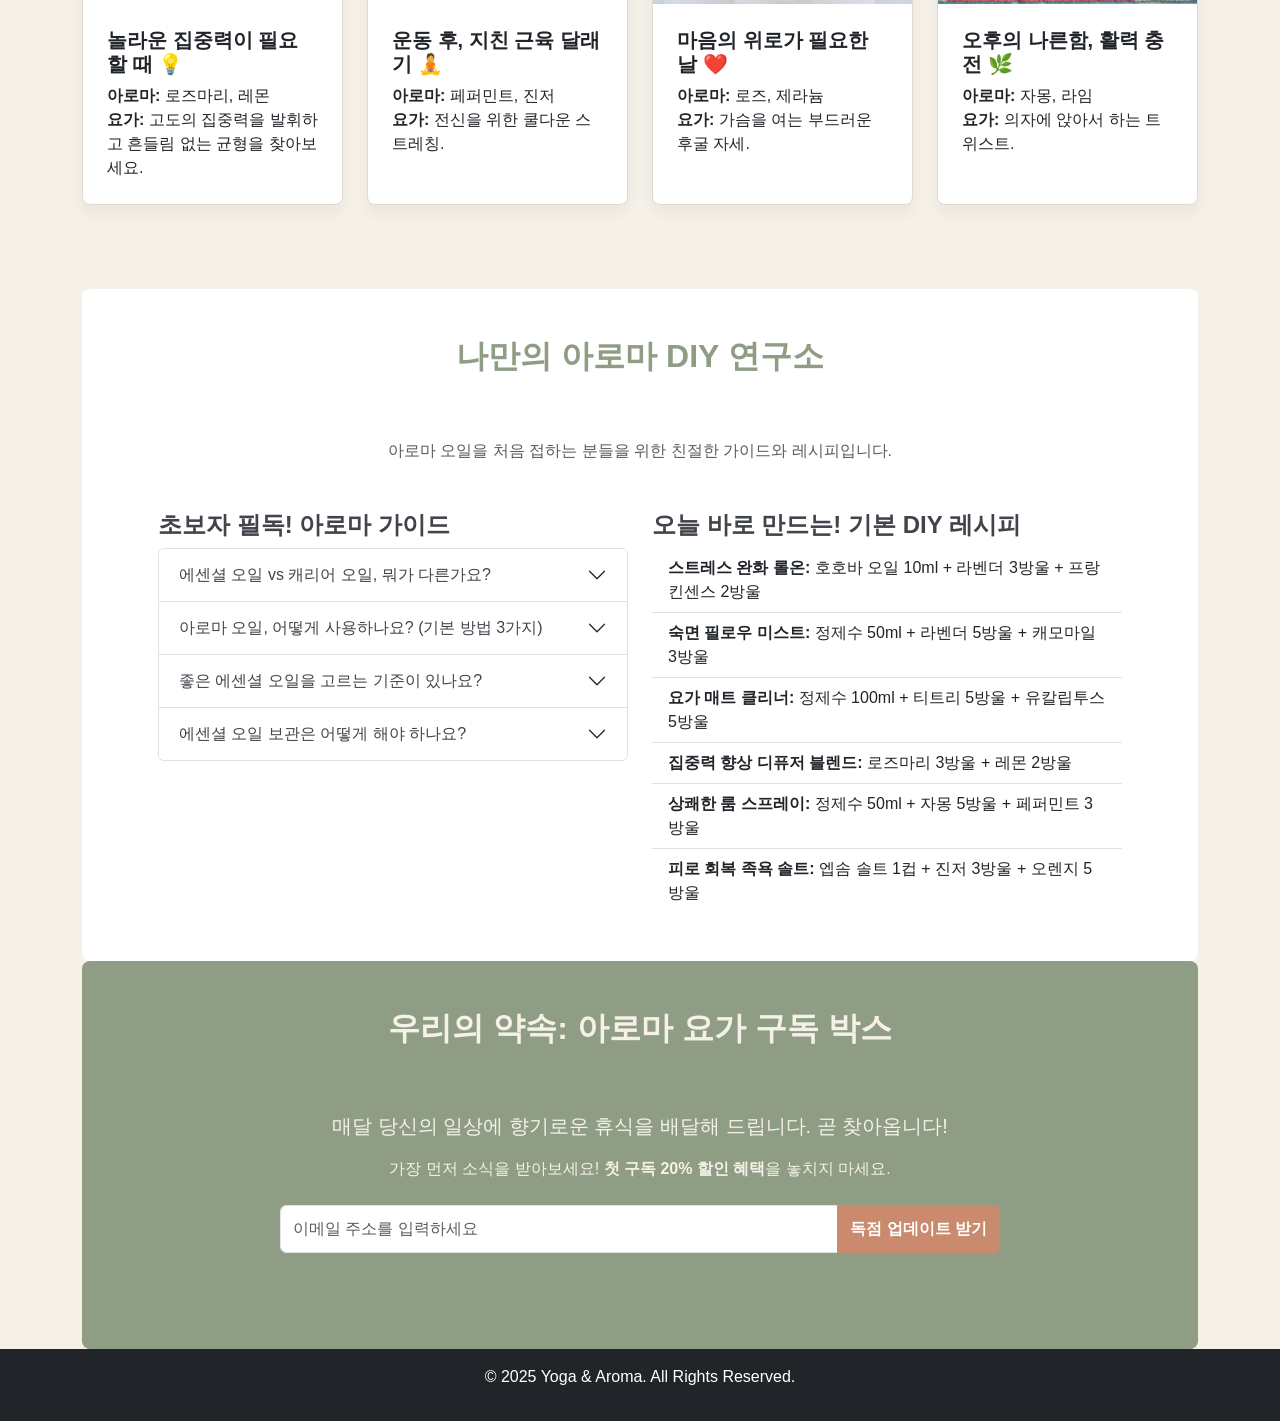
==== commit 46e2db18: "chage pic path" ====
--- a/index.html
+++ b/index.html
@@ -43,7 +43,7 @@
                 </div>
                 <div class="col-lg-3 col-md-6 mb-4">
                     <div class="card h-100">
-                        <img src="pexels-cottonbro-4327033.jpg" class="card-img-top" alt="마음의 안정">
+                        <img src="images/pexels-cottonbro-4327033.jpg" class="card-img-top" alt="마음의 안정">
                         <div class="card-body d-flex flex-column">
                             <h5 class="card-title">중요한 발표 전, 마음 진정 🙏</h5>
                             <p class="card-text"><strong>아로마:</strong> 프랑킨센스, 베르가못<br><strong>요가:</strong> 3분 호흡 명상으로 차분함을 되찾으세요.</p>
@@ -61,7 +61,7 @@
                 </div>
                 <div class="col-lg-3 col-md-6 mb-4">
                     <div class="card h-100">
-                        <img src="pexels-cottonbro-4325446.jpg" class="card-img-top" alt="깊은 숙면">
+                        <img src="images/pexels-cottonbro-4325446.jpg" class="card-img-top" alt="깊은 숙면">
                         <div class="card-body d-flex flex-column">
                             <h5 class="card-title">깊은 숙면을 원할 때 🌙</h5>
                             <p class="card-text"><strong>아로마:</strong> 라벤더, 캐모마일<br><strong>요가:</strong> 편안한 휴식 자세 위주의 리스토러티브 요가.</p>
@@ -71,7 +71,7 @@
                 <!-- Row 2 -->
                 <div class="col-lg-3 col-md-6 mb-4">
                     <div class="card h-100">
-                        <img src="pexels-zsolt-joo-483255-1191804.jpg" class="card-img-top" alt="집중력 향상">
+                        <img src="images/pexels-zsolt-joo-483255-1191804.jpg" class="card-img-top" alt="집중력 향상">
                         <div class="card-body d-flex flex-column">
                             <h5 class="card-title">놀라운 집중력이 필요할 때 💡</h5>
                             <p class="card-text"><strong>아로마:</strong> 로즈마리, 레몬<br><strong>요가:</strong> 고도의 집중력을 발휘하고 흔들림 없는 균형을 찾아보세요.</p>
@@ -89,7 +89,7 @@
                 </div>
                 <div class="col-lg-3 col-md-6 mb-4">
                     <div class="card h-100">
-                        <img src="pexels-elly-fairytale-3822585.jpg" class="card-img-top" alt="마음의 위로">
+                        <img src="images/pexels-elly-fairytale-3822585.jpg" class="card-img-top" alt="마음의 위로">
                         <div class="card-body d-flex flex-column">
                             <h5 class="card-title">마음의 위로가 필요한 날 ❤️</h5>
                             <p class="card-text"><strong>아로마:</strong> 로즈, 제라늄<br><strong>요가:</strong> 가슴을 여는 부드러운 후굴 자세.</p>
@@ -98,7 +98,7 @@
                 </div>
                 <div class="col-lg-3 col-md-6 mb-4">
                     <div class="card h-100">
-                        <img src="pexels-ketut-subiyanto-4473612.jpg" class="card-img-top" alt="활력 충전">
+                        <img src="images/pexels-ketut-subiyanto-4473612.jpg" class="card-img-top" alt="활력 충전">
                         <div class="card-body d-flex flex-column">
                             <h5 class="card-title">오후의 나른함, 활력 충전 🌿</h5>
                             <p class="card-text"><strong>아로마:</strong> 자몽, 라임<br><strong>요가:</strong> 의자에 앉아서 하는 트위스트.</p>
